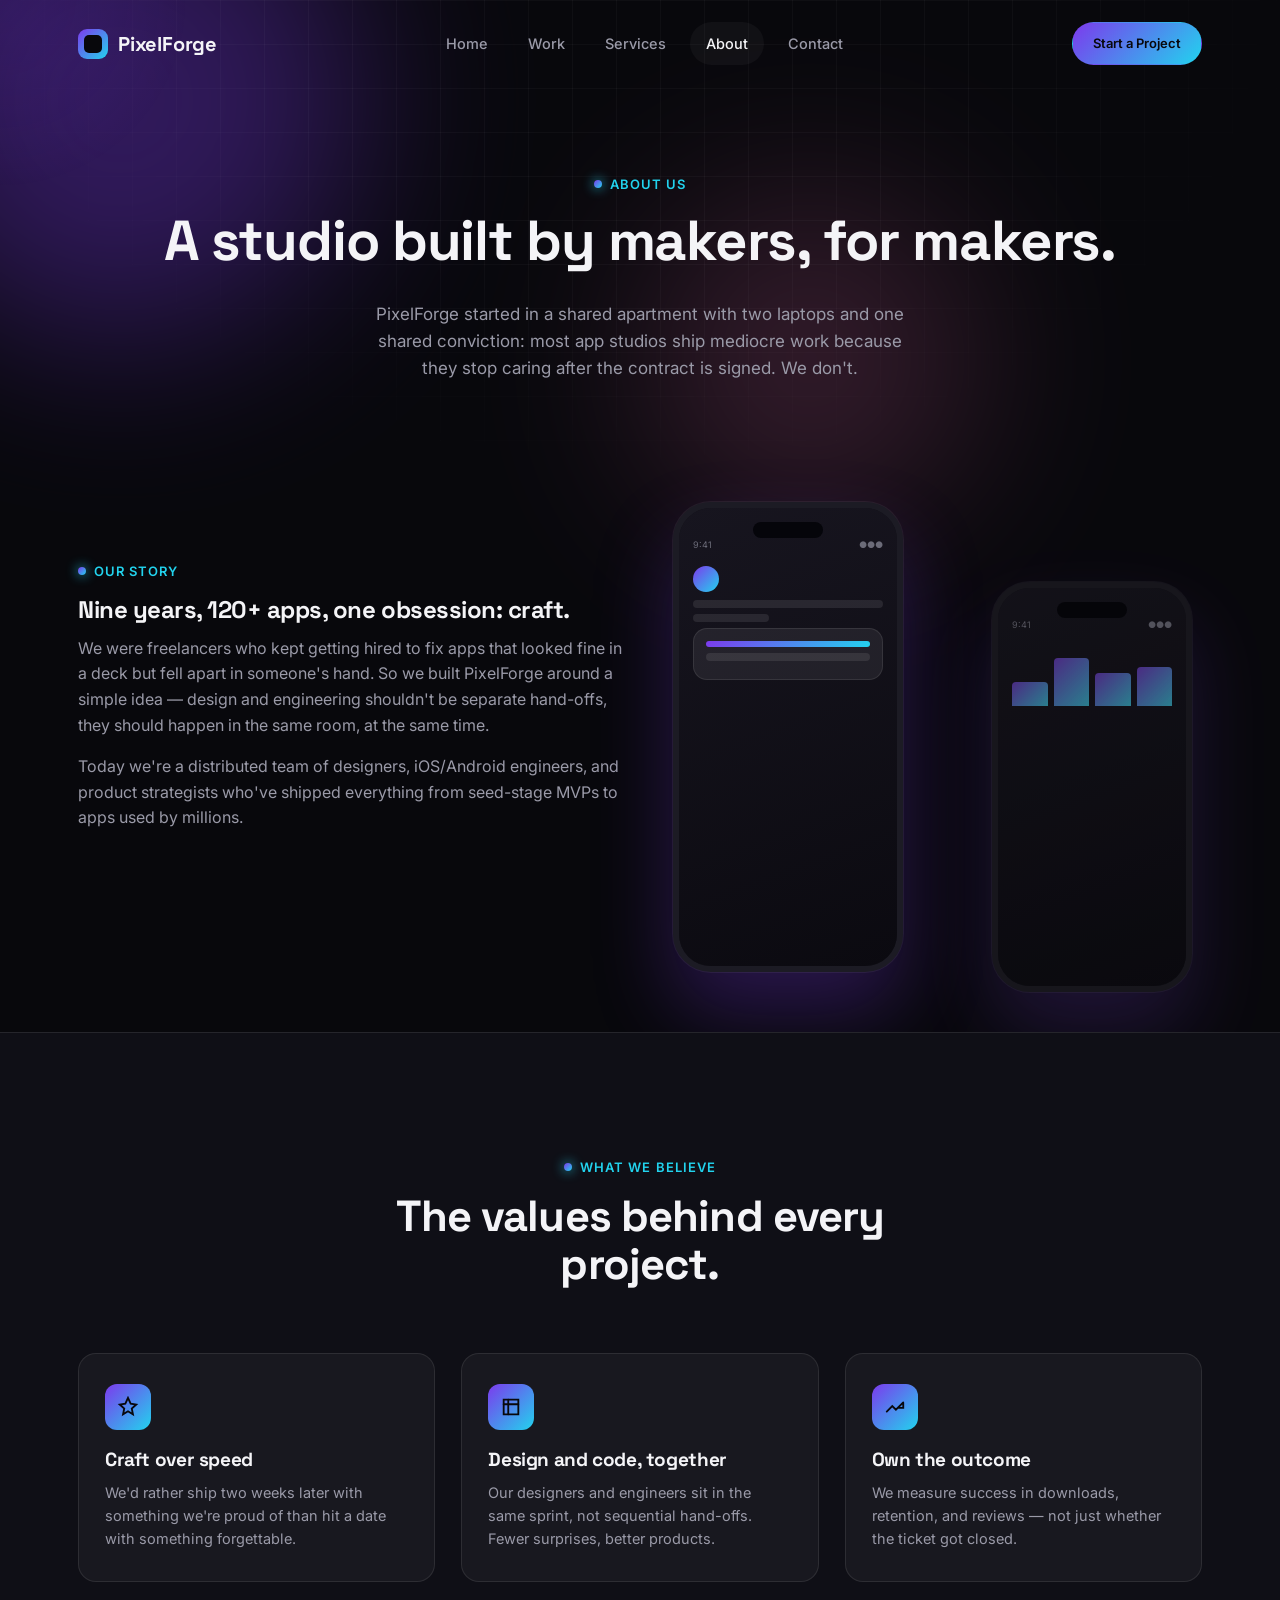
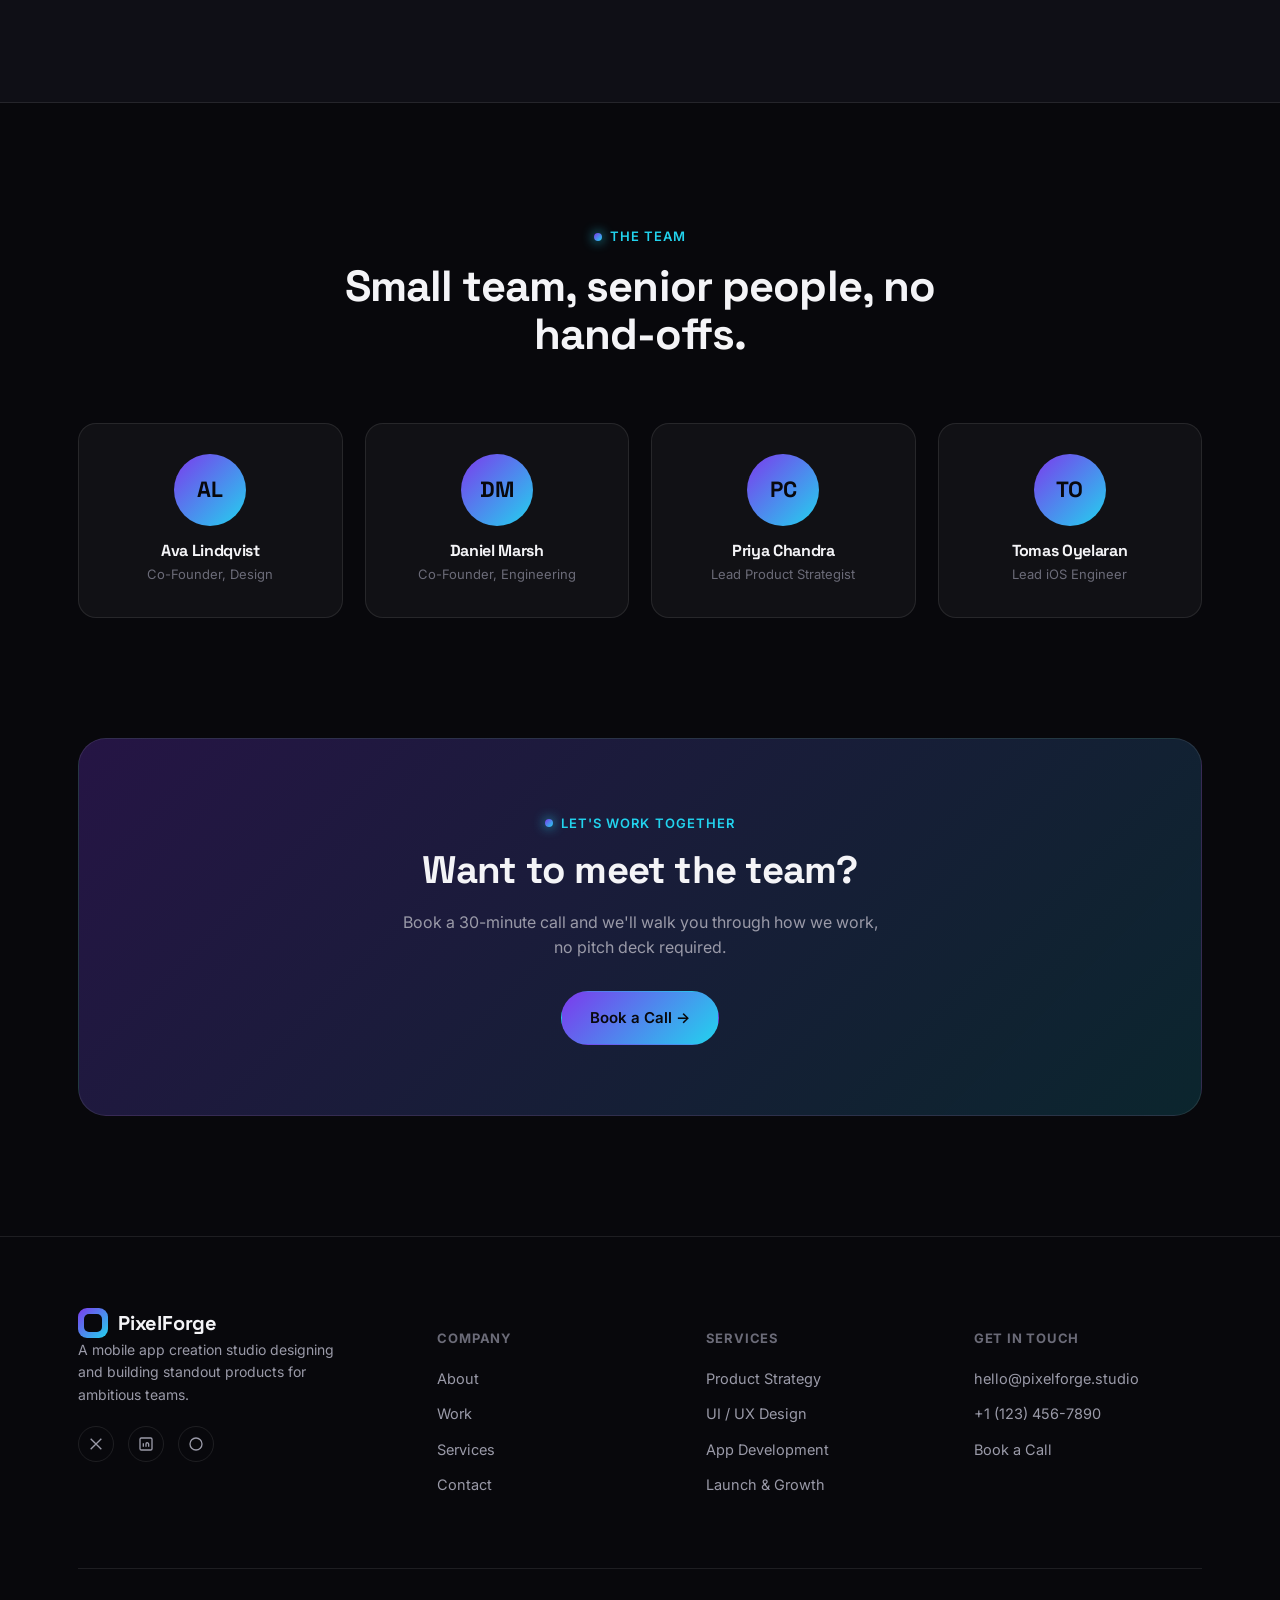
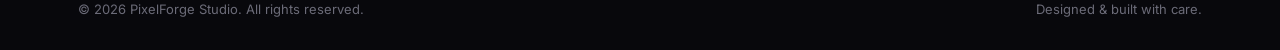
==== about.html @ 4d8d10b8 "first commit" ====
<!DOCTYPE html>
<html lang="en">
<head>
<meta charset="UTF-8">
<meta name="viewport" content="width=device-width, initial-scale=1.0">
<title>About — PixelForge</title>
<meta name="description" content="PixelForge is a mobile app creation studio founded by designers and engineers obsessed with craft.">
<link rel="preconnect" href="https://fonts.googleapis.com">
<link href="https://fonts.googleapis.com/css2?family=Space+Grotesk:wght@500;600;700&family=Inter:wght@400;500;600;700&display=swap" rel="stylesheet">
<link rel="stylesheet" href="css/style.css">
</head>
<body>

<div class="cursor-glow"></div>

<header class="site-header">
  <div class="container">
    <a href="index.html" class="logo"><span class="logo-mark"></span>PixelForge</a>
    <nav class="nav-links">
      <a href="index.html">Home</a>
      <a href="work.html">Work</a>
      <a href="services.html">Services</a>
      <a href="about.html">About</a>
      <a href="contact.html">Contact</a>
    </nav>
    <div class="header-actions">
      <a href="contact.html" class="btn btn-primary btn-sm">Start a Project</a>
      <button class="nav-toggle" aria-label="Toggle menu"><span></span></button>
    </div>
  </div>
</header>

<main>
  <section class="page-hero">
    <div class="blob blob-1"></div>
    <div class="blob blob-3"></div>
    <div class="grid-overlay"></div>
    <div class="container" style="position:relative; z-index:2;">
      <span class="eyebrow" style="justify-content:center;">About Us</span>
      <h1>A studio built by makers, for makers.</h1>
      <p>PixelForge started in a shared apartment with two laptops and one shared conviction: most app studios ship mediocre work because they stop caring after the contract is signed. We don't.</p>
    </div>
  </section>

  <section class="section" style="padding-top:20px;">
    <div class="container grid-2" style="align-items:center;">
      <div class="reveal">
        <span class="eyebrow">Our Story</span>
        <h2>Nine years, 120+ apps, one obsession: craft.</h2>
        <p>We were freelancers who kept getting hired to fix apps that looked fine in a deck but fell apart in someone's hand. So we built PixelForge around a simple idea — design and engineering shouldn't be separate hand-offs, they should happen in the same room, at the same time.</p>
        <p>Today we're a distributed team of designers, iOS/Android engineers, and product strategists who've shipped everything from seed-stage MVPs to apps used by millions.</p>
      </div>
      <div class="phone-stage reveal" style="height:420px;">
        <div class="phone phone-a" style="left:20px;">
          <div class="phone-screen">
            <div class="mock-status"><span>9:41</span><span>●●●</span></div>
            <div class="mock-avatar"></div>
            <div class="mock-line"></div>
            <div class="mock-line short"></div>
            <div class="mock-card"><div class="mock-line grad"></div><div class="mock-line"></div></div>
          </div>
        </div>
        <div class="phone phone-b" style="right:10px;">
          <div class="phone-screen">
            <div class="mock-status"><span>9:41</span><span>●●●</span></div>
            <div class="mock-bars"><span style="height:40%"></span><span style="height:80%"></span><span style="height:55%"></span><span style="height:65%"></span></div>
          </div>
        </div>
      </div>
    </div>
  </section>

  <section class="section" style="background:var(--bg-alt); border-top:1px solid var(--border); border-bottom:1px solid var(--border);">
    <div class="container">
      <div class="section-head center reveal">
        <span class="eyebrow">What We Believe</span>
        <h2>The values behind every project.</h2>
      </div>
      <div class="grid-3">
        <div class="card value-card reveal">
          <div class="card-icon"><svg viewBox="0 0 24 24" fill="none" stroke-width="2" stroke-linecap="round"><path d="M12 2l2.9 6.3L21 9.3l-4.9 4.3L17.4 20 12 16.7 6.6 20l1.3-6.4L3 9.3l6.1-1z"/></svg></div>
          <h3>Craft over speed</h3>
          <p>We'd rather ship two weeks later with something we're proud of than hit a date with something forgettable.</p>
        </div>
        <div class="card value-card reveal reveal-delay-1">
          <div class="card-icon"><svg viewBox="0 0 24 24" fill="none" stroke-width="2" stroke-linecap="round"><path d="M4 4h16v16H4z"/><path d="M4 9h16M9 4v16"/></svg></div>
          <h3>Design and code, together</h3>
          <p>Our designers and engineers sit in the same sprint, not sequential hand-offs. Fewer surprises, better products.</p>
        </div>
        <div class="card value-card reveal reveal-delay-2">
          <div class="card-icon"><svg viewBox="0 0 24 24" fill="none" stroke-width="2" stroke-linecap="round"><path d="M3 17l6-6 4 4 8-8M21 7v6h-6"/></svg></div>
          <h3>Own the outcome</h3>
          <p>We measure success in downloads, retention, and reviews — not just whether the ticket got closed.</p>
        </div>
      </div>
    </div>
  </section>

  <section class="section">
    <div class="container">
      <div class="section-head center reveal">
        <span class="eyebrow">The Team</span>
        <h2>Small team, senior people, no hand-offs.</h2>
      </div>
      <div class="grid-4">
        <div class="card team-card reveal">
          <div class="team-avatar">AL</div>
          <h4>Ava Lindqvist</h4>
          <span>Co-Founder, Design</span>
        </div>
        <div class="card team-card reveal reveal-delay-1">
          <div class="team-avatar">DM</div>
          <h4>Daniel Marsh</h4>
          <span>Co-Founder, Engineering</span>
        </div>
        <div class="card team-card reveal reveal-delay-2">
          <div class="team-avatar">PC</div>
          <h4>Priya Chandra</h4>
          <span>Lead Product Strategist</span>
        </div>
        <div class="card team-card reveal reveal-delay-3">
          <div class="team-avatar">TO</div>
          <h4>Tomas Oyelaran</h4>
          <span>Lead iOS Engineer</span>
        </div>
      </div>
    </div>
  </section>

  <section class="section" style="padding-top:0;">
    <div class="container">
      <div class="cta-banner reveal">
        <span class="eyebrow" style="justify-content:center;">Let's Work Together</span>
        <h2>Want to meet the team?</h2>
        <p>Book a 30-minute call and we'll walk you through how we work, no pitch deck required.</p>
        <div class="btn-group">
          <a href="contact.html" class="btn btn-primary">Book a Call →</a>
        </div>
      </div>
    </div>
  </section>
</main>

<footer class="site-footer">
  <div class="container">
    <div class="footer-grid">
      <div class="footer-brand">
        <a href="index.html" class="logo"><span class="logo-mark"></span>PixelForge</a>
        <p>A mobile app creation studio designing and building standout products for ambitious teams.</p>
        <div class="socials" style="margin-top:20px;">
          <a href="#" aria-label="X / Twitter"><svg viewBox="0 0 24 24" fill="none" stroke-width="2"><path d="M4 4l16 16M20 4L4 20"/></svg></a>
          <a href="#" aria-label="LinkedIn"><svg viewBox="0 0 24 24" fill="none" stroke-width="2"><rect x="3" y="3" width="18" height="18" rx="2"/><path d="M8 11v5M8 8v.01M12 16v-5M12 11c1.5-1.5 4-1 4 1.5V16"/></svg></a>
          <a href="#" aria-label="Dribbble"><svg viewBox="0 0 24 24" fill="none" stroke-width="2"><circle cx="12" cy="12" r="9"/></svg></a>
        </div>
      </div>
      <div class="footer-col">
        <h5>Company</h5>
        <a href="about.html">About</a>
        <a href="work.html">Work</a>
        <a href="services.html">Services</a>
        <a href="contact.html">Contact</a>
      </div>
      <div class="footer-col">
        <h5>Services</h5>
        <a href="services.html">Product Strategy</a>
        <a href="services.html">UI / UX Design</a>
        <a href="services.html">App Development</a>
        <a href="services.html">Launch &amp; Growth</a>
      </div>
      <div class="footer-col">
        <h5>Get In Touch</h5>
        <a href="mailto:hello@pixelforge.studio">hello@pixelforge.studio</a>
        <a href="tel:+11234567890">+1 (123) 456-7890</a>
        <a href="contact.html">Book a Call</a>
      </div>
    </div>
    <div class="footer-bottom">
      <span>© 2026 PixelForge Studio. All rights reserved.</span>
      <span>Designed &amp; built with care.</span>
    </div>
  </div>
</footer>

<script src="js/main.js"></script>
</body>
</html>
---- css/style.css ----
/* ==========================================================================
   PIXELFORGE — Mobile App Studio
   Design system: dark canvas, glass surfaces, violet→cyan gradient accent
   ========================================================================== */

:root{
  --bg: #08080c;
  --bg-alt: #0f0f16;
  --surface: rgba(255,255,255,0.04);
  --surface-strong: rgba(255,255,255,0.07);
  --border: rgba(255,255,255,0.09);
  --text: #f4f4f7;
  --text-dim: #9a9aa8;
  --text-faint: #6b6b78;
  --accent-1: #7c3aed;
  --accent-2: #22d3ee;
  --accent-3: #f472b6;
  --grad: linear-gradient(135deg, var(--accent-1), var(--accent-2));
  --grad-soft: linear-gradient(135deg, rgba(124,58,237,0.18), rgba(34,211,238,0.18));
  --radius-sm: 10px;
  --radius-md: 18px;
  --radius-lg: 28px;
  --ease: cubic-bezier(.16,.84,.44,1);
  --container: 1180px;
}

*, *::before, *::after{ box-sizing: border-box; }
html{ scroll-behavior: smooth; }
body{
  margin:0;
  background: var(--bg);
  color: var(--text);
  font-family: 'Inter', system-ui, -apple-system, sans-serif;
  font-size: 16px;
  line-height: 1.6;
  overflow-x: hidden;
  -webkit-font-smoothing: antialiased;
}
h1,h2,h3,h4{
  font-family: 'Space Grotesk', 'Inter', sans-serif;
  line-height: 1.1;
  margin: 0 0 .5em;
  letter-spacing: -0.02em;
}
p{ margin: 0 0 1em; color: var(--text-dim); }
a{ color: inherit; text-decoration: none; }
ul{ list-style: none; margin:0; padding:0; }
img{ max-width:100%; display:block; }
section{ position: relative; }
::selection{ background: var(--accent-1); color:#fff; }

.container{
  width: 100%;
  max-width: var(--container);
  margin: 0 auto;
  padding: 0 28px;
}

.eyebrow{
  display:inline-flex;
  align-items:center;
  gap:8px;
  font-size: 13px;
  font-weight: 600;
  letter-spacing: 0.08em;
  text-transform: uppercase;
  color: var(--accent-2);
  margin-bottom: 16px;
}
.eyebrow::before{
  content:'';
  width:8px; height:8px;
  border-radius:50%;
  background: var(--grad);
  box-shadow: 0 0 12px var(--accent-2);
}

/* ---------------- Buttons ---------------- */
.btn{
  display:inline-flex;
  align-items:center;
  justify-content:center;
  gap:8px;
  padding: 14px 28px;
  border-radius: 100px;
  font-weight: 600;
  font-size: 15px;
  cursor:pointer;
  border: 1px solid transparent;
  transition: transform .35s var(--ease), box-shadow .35s var(--ease), background .35s;
  white-space:nowrap;
}
.btn-primary{
  background: var(--grad);
  color:#08080c;
}
.btn-primary:hover{
  transform: translateY(-3px);
  box-shadow: 0 12px 30px rgba(124,58,237,0.4);
}
.btn-ghost{
  background: var(--surface);
  border-color: var(--border);
  color: var(--text);
  backdrop-filter: blur(8px);
}
.btn-ghost:hover{
  background: var(--surface-strong);
  transform: translateY(-3px);
}
.btn-sm{ padding: 10px 20px; font-size: 13px; }
.btn-block{ width:100%; }

/* ---------------- Header ---------------- */
.site-header{
  position: fixed;
  top:0; left:0; right:0;
  z-index: 500;
  padding: 22px 0;
  transition: background .4s, padding .4s, border-color .4s, backdrop-filter .4s;
  border-bottom: 1px solid transparent;
}
.site-header.scrolled{
  padding: 14px 0;
  background: rgba(8,8,12,0.75);
  backdrop-filter: blur(16px);
  border-color: var(--border);
}
.site-header .container{
  display:flex;
  align-items:center;
  justify-content:space-between;
  gap: 24px;
}
.logo{
  display:flex;
  align-items:center;
  gap:10px;
  font-family:'Space Grotesk', sans-serif;
  font-weight: 700;
  font-size: 20px;
  letter-spacing: -0.01em;
}
.logo-mark{
  width: 30px; height:30px;
  border-radius: 9px;
  background: var(--grad);
  position:relative;
  flex-shrink:0;
}
.logo-mark::after{
  content:'';
  position:absolute; inset:6px;
  border-radius:5px;
  background: var(--bg);
}
.nav-links{
  display:flex;
  align-items:center;
  gap: 8px;
}
.nav-links a{
  padding: 10px 16px;
  border-radius: 100px;
  font-size: 14.5px;
  font-weight: 500;
  color: var(--text-dim);
  transition: color .25s, background .25s;
}
.nav-links a:hover, .nav-links a.active{
  color: var(--text);
  background: var(--surface);
}
.header-actions{ display:flex; align-items:center; gap:14px; }
.nav-toggle{
  display:none;
  width: 42px; height:42px;
  border-radius: 10px;
  background: var(--surface);
  border: 1px solid var(--border);
  align-items:center;
  justify-content:center;
  cursor:pointer;
}
.nav-toggle span, .nav-toggle span::before, .nav-toggle span::after{
  content:'';
  display:block;
  width:18px; height:2px;
  background: var(--text);
  position:relative;
  transition: transform .3s, opacity .3s;
}
.nav-toggle span::before{ position:absolute; top:-6px; }
.nav-toggle span::after{ position:absolute; top:6px; }
.nav-toggle.open span{ background: transparent; }
.nav-toggle.open span::before{ transform: rotate(45deg); top:0; }
.nav-toggle.open span::after{ transform: rotate(-45deg); top:0; }

/* ---------------- Background FX ---------------- */
.blob{
  position:absolute;
  border-radius:50%;
  filter: blur(90px);
  opacity:.35;
  pointer-events:none;
  z-index:0;
}
.blob-1{ width:480px; height:480px; background:var(--accent-1); top:-140px; left:-120px; animation: drift1 18s ease-in-out infinite; }
.blob-2{ width:420px; height:420px; background:var(--accent-2); bottom:-160px; right:-100px; animation: drift2 22s ease-in-out infinite; }
.blob-3{ width:340px; height:340px; background:var(--accent-3); top:40%; left:50%; animation: drift1 26s ease-in-out infinite reverse; opacity:.18; }

@keyframes drift1{
  0%,100%{ transform: translate(0,0) scale(1); }
  50%{ transform: translate(60px,40px) scale(1.1); }
}
@keyframes drift2{
  0%,100%{ transform: translate(0,0) scale(1); }
  50%{ transform: translate(-50px,-30px) scale(1.15); }
}

.grid-overlay{
  position:absolute; inset:0;
  background-image:
    linear-gradient(rgba(255,255,255,0.03) 1px, transparent 1px),
    linear-gradient(90deg, rgba(255,255,255,0.03) 1px, transparent 1px);
  background-size: 44px 44px;
  mask-image: radial-gradient(ellipse at 50% 0%, black 40%, transparent 75%);
  pointer-events:none;
}

/* ---------------- Hero ---------------- */
.hero{
  padding: 190px 0 120px;
  overflow:hidden;
}
.hero-grid{
  display:grid;
  grid-template-columns: 1.1fr .9fr;
  gap: 40px;
  align-items:center;
  position:relative;
  z-index:2;
}
.hero h1{
  font-size: clamp(2.6rem, 5vw, 4.4rem);
  margin-bottom: 24px;
}
.hero h1 .grad-text{
  background: var(--grad);
  -webkit-background-clip:text;
  background-clip:text;
  color:transparent;
}
.hero-sub{
  font-size: 18px;
  max-width: 480px;
  margin-bottom: 34px;
}
.hero-actions{ display:flex; gap:14px; flex-wrap:wrap; margin-bottom: 44px; }
.hero-meta{
  display:flex;
  gap: 36px;
  flex-wrap:wrap;
}
.hero-meta div strong{ display:block; font-size: 26px; font-family:'Space Grotesk',sans-serif; }
.hero-meta div span{ font-size: 13px; color: var(--text-faint); }

/* Phone mockups */
.phone-stage{
  position:relative;
  height: 560px;
}
.phone{
  position:absolute;
  width: 230px;
  height: 470px;
  border-radius: 38px;
  background: #111017;
  border: 6px solid #1c1b24;
  box-shadow: 0 0 0 1px rgba(255,255,255,0.06), 0 40px 80px rgba(124,58,237,0.28);
  overflow:hidden;
  animation: float 6s ease-in-out infinite;
}
.phone::before{
  content:'';
  position:absolute;
  top:14px; left:50%;
  transform: translateX(-50%);
  width: 70px; height:16px;
  border-radius: 20px;
  background: #05050a;
  z-index:3;
}
.phone-a{ top:10px; left:30px; z-index:3; }
.phone-b{ top:90px; right:0; width:200px; height:410px; opacity:.75; animation-delay: -3s; z-index:2; filter: saturate(.8); }
.phone-c{ bottom:-20px; left:110px; width:180px; height:370px; opacity:.5; animation-delay: -1.5s; z-index:1; filter: saturate(.6); }

@keyframes float{
  0%,100%{ transform: translateY(0) rotate(-2deg); }
  50%{ transform: translateY(-18px) rotate(1deg); }
}

.phone-screen{
  position:absolute; inset:0;
  background: linear-gradient(160deg, #17151f, #0b0a10);
  padding: 30px 14px 14px;
}
.mock-status{ display:flex; justify-content:space-between; font-size:9px; color:var(--text-faint); margin-bottom:14px; }
.mock-card{
  background: var(--surface-strong);
  border: 1px solid var(--border);
  border-radius: 14px;
  padding: 12px;
  margin-bottom: 10px;
}
.mock-line{ height:8px; border-radius:4px; background: rgba(255,255,255,0.09); margin-bottom:6px; }
.mock-line.short{ width:40%; }
.mock-line.grad{ background: var(--grad); height:6px; }
.mock-avatar{ width:26px; height:26px; border-radius:50%; background: var(--grad); margin-bottom:8px; }
.mock-bars{ display:flex; align-items:flex-end; gap:6px; height:60px; margin-top:10px; }
.mock-bars span{ flex:1; border-radius:4px 4px 0 0; background: var(--grad); opacity:.8; }
.mock-fab{
  position:absolute; bottom:20px; right:20px;
  width:40px; height:40px; border-radius:50%;
  background: var(--grad);
  box-shadow: 0 8px 20px rgba(124,58,237,0.5);
}

/* ---------------- Marquee ---------------- */
.marquee-section{ padding: 50px 0; border-top:1px solid var(--border); border-bottom:1px solid var(--border); }
.marquee-label{ text-align:center; font-size:13px; color:var(--text-faint); text-transform:uppercase; letter-spacing:.1em; margin-bottom:26px; }
.marquee{ overflow:hidden; -webkit-mask-image: linear-gradient(90deg, transparent, black 10%, black 90%, transparent); mask-image: linear-gradient(90deg, transparent, black 10%, black 90%, transparent); }
.marquee-track{ display:flex; gap: 70px; width: max-content; animation: scroll-left 26s linear infinite; }
.marquee-track span{ font-family:'Space Grotesk',sans-serif; font-size:22px; font-weight:600; color: var(--text-faint); white-space:nowrap; }
@keyframes scroll-left{ from{ transform: translateX(0); } to{ transform: translateX(-50%); } }

/* ---------------- Section heading ---------------- */
.section{ padding: 120px 0; }
.section-head{ max-width: 640px; margin-bottom: 64px; }
.section-head.center{ margin-left:auto; margin-right:auto; text-align:center; }
.section-head h2{ font-size: clamp(2rem, 3.4vw, 2.8rem); }

/* ---------------- Services grid ---------------- */
.grid-4{ display:grid; grid-template-columns:repeat(4,1fr); gap:22px; }
.grid-3{ display:grid; grid-template-columns:repeat(3,1fr); gap:26px; }
.grid-2{ display:grid; grid-template-columns:repeat(2,1fr); gap:26px; }

.card{
  background: var(--surface);
  border:1px solid var(--border);
  border-radius: var(--radius-md);
  padding: 30px 26px;
  transition: transform .4s var(--ease), border-color .4s, background .4s;
  position:relative;
  overflow:hidden;
}
.card::before{
  content:'';
  position:absolute; inset:0;
  background: var(--grad-soft);
  opacity:0;
  transition: opacity .4s;
}
.card:hover{ transform: translateY(-8px); border-color: rgba(124,58,237,0.4); }
.card:hover::before{ opacity:1; }
.card > *{ position:relative; z-index:1; }
.card-icon{
  width:46px; height:46px;
  border-radius:12px;
  background: var(--grad);
  display:flex; align-items:center; justify-content:center;
  margin-bottom:20px;
}
.card-icon svg{ width:22px; height:22px; stroke: #08080c; }
.card h3{ font-size: 19px; margin-bottom:10px; }
.card p{ font-size: 14.5px; margin-bottom:0; }

/* ---------------- Work / Portfolio ---------------- */
.filter-bar{ display:flex; gap:10px; flex-wrap:wrap; margin-bottom:44px; }
.filter-btn{
  padding: 9px 20px;
  border-radius: 100px;
  border:1px solid var(--border);
  background: var(--surface);
  color: var(--text-dim);
  font-size:14px; font-weight:500;
  cursor:pointer;
  transition: all .25s;
}
.filter-btn:hover{ color:var(--text); }
.filter-btn.active{ background: var(--grad); color:#08080c; border-color:transparent; font-weight:600; }

.work-grid{ display:grid; grid-template-columns:repeat(3,1fr); gap:26px; }
.work-card{
  background: var(--surface);
  border:1px solid var(--border);
  border-radius: var(--radius-md);
  overflow:hidden;
  cursor:pointer;
  transition: transform .4s var(--ease), border-color .4s;
}
.work-card:hover{ transform: translateY(-8px); border-color: rgba(34,211,238,0.4); }
.work-thumb{
  height: 220px;
  background: var(--grad-soft);
  position:relative;
  display:flex; align-items:center; justify-content:center;
  border-bottom:1px solid var(--border);
}
.work-thumb .phone{ position:static; width:110px; height:220px; border-width:4px; animation:none; }
.work-info{ padding:22px 24px; }
.work-tag{ font-size:12px; color:var(--accent-2); text-transform:uppercase; letter-spacing:.06em; font-weight:600; margin-bottom:8px; display:block;}
.work-info h3{ font-size:19px; margin-bottom:6px; }
.work-info p{ font-size:14px; margin-bottom:0; }
.work-card[data-cat]{ display: var(--display, block); }

/* ---------------- Process timeline ---------------- */
.timeline{ display:grid; grid-template-columns: repeat(5,1fr); gap:20px; counter-reset: step; }
.timeline-step{ position:relative; padding-top: 50px; }
.timeline-step::before{
  counter-increment: step;
  content: counter(step, decimal-leading-zero);
  font-family:'Space Grotesk',sans-serif;
  font-size: 34px;
  font-weight:700;
  background: var(--grad);
  -webkit-background-clip:text; background-clip:text; color:transparent;
  position:absolute; top:0; left:0;
}
.timeline-step::after{
  content:'';
  position:absolute; top:22px; left:52px; right:-20px;
  height:1px;
  background: var(--border);
}
.timeline-step:last-child::after{ display:none; }
.timeline-step h4{ font-size:16.5px; margin-bottom:8px; }
.timeline-step p{ font-size:13.5px; }

/* ---------------- Stats ---------------- */
.stats-bar{
  display:grid; grid-template-columns:repeat(4,1fr);
  border:1px solid var(--border);
  border-radius: var(--radius-lg);
  background: var(--surface);
  overflow:hidden;
}
.stat{ padding: 40px 20px; text-align:center; border-right:1px solid var(--border); }
.stat:last-child{ border-right:none; }
.stat strong{ display:block; font-family:'Space Grotesk',sans-serif; font-size: 42px; background:var(--grad); -webkit-background-clip:text; background-clip:text; color:transparent; }
.stat span{ font-size:13.5px; color:var(--text-faint); }

/* ---------------- Testimonials ---------------- */
.testi-wrap{ position:relative; max-width:760px; margin:0 auto; text-align:center; }
.testi-slide{ display:none; }
.testi-slide.active{ display:block; animation: fade-in .6s var(--ease); }
@keyframes fade-in{ from{opacity:0; transform:translateY(14px);} to{opacity:1; transform:translateY(0);} }
.testi-quote{ font-size: 24px; font-family:'Space Grotesk',sans-serif; margin-bottom:26px; color:var(--text); }
.testi-person{ display:flex; align-items:center; justify-content:center; gap:12px; }
.testi-avatar{ width:44px; height:44px; border-radius:50%; background:var(--grad); display:flex;align-items:center;justify-content:center; font-weight:700; color:#08080c; font-family:'Space Grotesk',sans-serif;}
.testi-name{ font-weight:600; font-size:14.5px; }
.testi-role{ font-size:13px; color:var(--text-faint); }
.testi-dots{ display:flex; justify-content:center; gap:8px; margin-top:30px; }
.testi-dots button{ width:8px; height:8px; border-radius:50%; background: var(--border); border:none; cursor:pointer; padding:0; transition: background .3s, transform .3s; }
.testi-dots button.active{ background: var(--grad); transform: scale(1.3); }

/* ---------------- CTA banner ---------------- */
.cta-banner{
  border-radius: var(--radius-lg);
  padding: 70px 50px;
  background: linear-gradient(135deg, rgba(124,58,237,0.25), rgba(34,211,238,0.15));
  border: 1px solid var(--border);
  text-align:center;
  position:relative;
  overflow:hidden;
}
.cta-banner h2{ font-size: clamp(1.8rem,3vw,2.6rem); margin-bottom:18px; }
.cta-banner p{ max-width:480px; margin:0 auto 30px; }
.cta-banner .btn-group{ display:flex; gap:14px; justify-content:center; flex-wrap:wrap; }

/* ---------------- Footer ---------------- */
.site-footer{ border-top:1px solid var(--border); padding: 70px 0 30px; }
.footer-grid{ display:grid; grid-template-columns: 1.4fr 1fr 1fr 1fr; gap:40px; margin-bottom:60px; }
.footer-brand p{ max-width:280px; font-size:14px; }
.footer-col h5{ font-size:13px; text-transform:uppercase; letter-spacing:.06em; color:var(--text-faint); margin-bottom:18px; }
.footer-col a{ display:block; font-size:14.5px; color:var(--text-dim); margin-bottom:12px; transition:color .2s; }
.footer-col a:hover{ color:var(--text); }
.footer-bottom{ display:flex; justify-content:space-between; align-items:center; padding-top:30px; border-top:1px solid var(--border); font-size:13px; color:var(--text-faint); flex-wrap:wrap; gap:14px; }
.socials{ display:flex; gap:14px; }
.socials a{ width:36px; height:36px; border-radius:50%; border:1px solid var(--border); display:flex; align-items:center; justify-content:center; transition: border-color .25s, transform .25s; }
.socials a:hover{ border-color: var(--accent-2); transform: translateY(-3px); }
.socials svg{ width:16px; height:16px; stroke:var(--text-dim); }

/* ---------------- Reveal animation ---------------- */
.reveal{ opacity:0; transform: translateY(28px); transition: opacity .8s var(--ease), transform .8s var(--ease); }
.reveal.in-view{ opacity:1; transform:translateY(0); }
.reveal-delay-1{ transition-delay: .1s; }
.reveal-delay-2{ transition-delay: .2s; }
.reveal-delay-3{ transition-delay: .3s; }

/* ---------------- Page hero (inner pages) ---------------- */
.page-hero{ padding: 170px 0 90px; text-align:center; }
.page-hero h1{ font-size: clamp(2.2rem,4.4vw,3.6rem); }
.page-hero p{ max-width: 560px; margin: 0 auto; font-size:17px; }

/* ---------------- Values / About ---------------- */
.value-card{ text-align:left; }
.team-card{ text-align:center; }
.team-avatar{ width:72px; height:72px; border-radius:50%; background:var(--grad); margin:0 auto 16px; display:flex; align-items:center; justify-content:center; font-family:'Space Grotesk',sans-serif; font-weight:700; font-size:22px; color:#08080c; }
.team-card h4{ font-size:16px; margin-bottom:2px; }
.team-card span{ font-size:13px; color:var(--text-faint); }

/* ---------------- Contact ---------------- */
.contact-grid{ display:grid; grid-template-columns: 1fr 1fr; gap:50px; align-items:start; }
.form-group{ margin-bottom:20px; }
.form-group label{ display:block; font-size:13.5px; font-weight:600; margin-bottom:8px; color: var(--text-dim); }
.form-group input, .form-group textarea, .form-group select{
  width:100%;
  padding: 14px 16px;
  border-radius: var(--radius-sm);
  background: var(--surface);
  border: 1px solid var(--border);
  color: var(--text);
  font-family:inherit;
  font-size:14.5px;
  transition: border-color .25s, background .25s;
}
.form-group input:focus, .form-group textarea:focus, .form-group select:focus{
  outline:none;
  border-color: var(--accent-2);
  background: var(--surface-strong);
}
.form-group textarea{ resize:vertical; min-height:120px; }
.form-note{ font-size:13px; color:var(--text-faint); margin-top:14px; }
.form-success{ display:none; padding:16px 18px; border-radius:var(--radius-sm); background: rgba(34,211,238,0.12); border:1px solid rgba(34,211,238,0.3); color:var(--accent-2); font-size:14px; margin-bottom:20px; }
.form-success.show{ display:block; }
.contact-info-item{ display:flex; gap:16px; align-items:flex-start; margin-bottom:28px; }
.contact-info-icon{ width:42px; height:42px; border-radius:11px; background:var(--surface); border:1px solid var(--border); display:flex; align-items:center; justify-content:center; flex-shrink:0; }
.contact-info-icon svg{ width:19px; height:19px; stroke: var(--accent-2); }
.contact-info-item h4{ font-size:15px; margin-bottom:4px; }
.contact-info-item p{ font-size:14px; margin-bottom:0; }

/* ---------------- Modal (case study) ---------------- */
.modal-overlay{
  position:fixed; inset:0; z-index:1000;
  background: rgba(5,5,8,0.8);
  backdrop-filter: blur(6px);
  display:flex; align-items:center; justify-content:center;
  padding: 30px;
  opacity:0; visibility:hidden;
  transition: opacity .35s, visibility .35s;
}
.modal-overlay.open{ opacity:1; visibility:visible; }
.modal{
  background: var(--bg-alt);
  border:1px solid var(--border);
  border-radius: var(--radius-lg);
  max-width: 720px; width:100%;
  max-height: 84vh;
  overflow-y:auto;
  padding: 44px;
  position:relative;
  transform: translateY(30px) scale(.97);
  transition: transform .35s var(--ease);
}
.modal-overlay.open .modal{ transform: translateY(0) scale(1); }
.modal-close{
  position:absolute; top:20px; right:20px;
  width:38px; height:38px; border-radius:50%;
  background: var(--surface); border:1px solid var(--border);
  display:flex; align-items:center; justify-content:center;
  cursor:pointer; font-size:18px; color:var(--text-dim);
}
.modal-tag{ font-size:12px; color:var(--accent-2); text-transform:uppercase; letter-spacing:.06em; font-weight:600; }
.modal h3{ font-size:28px; margin: 10px 0 18px; }
.modal-meta{ display:flex; gap:26px; flex-wrap:wrap; margin: 22px 0; padding:20px 0; border-top:1px solid var(--border); border-bottom:1px solid var(--border); }
.modal-meta div span{ display:block; font-size:12px; color:var(--text-faint); text-transform:uppercase; letter-spacing:.05em; margin-bottom:4px; }
.modal-meta div strong{ font-size:14.5px; font-weight:600; }

/* ---------------- Cursor glow ---------------- */
.cursor-glow{
  position:fixed;
  width: 380px; height:380px;
  border-radius:50%;
  background: radial-gradient(circle, rgba(124,58,237,0.14), transparent 70%);
  pointer-events:none;
  z-index:1;
  transform: translate(-50%,-50%);
  transition: opacity .3s;
  opacity:0;
}
@media(hover:hover){ .cursor-glow{ opacity:1; } }

/* ---------------- Responsive ---------------- */
@media (max-width: 980px){
  .grid-4{ grid-template-columns:repeat(2,1fr); }
  .grid-3{ grid-template-columns:repeat(2,1fr); }
  .work-grid{ grid-template-columns:repeat(2,1fr); }
  .timeline{ grid-template-columns:repeat(2,1fr); row-gap:40px; }
  .timeline-step::after{ display:none; }
  .footer-grid{ grid-template-columns:1fr 1fr; }
  .hero-grid{ grid-template-columns:1fr; }
  .phone-stage{ height:420px; margin-top:20px; }
  .contact-grid{ grid-template-columns:1fr; }
}
@media (max-width: 720px){
  .nav-links{ display:none; }
  .nav-toggle{ display:flex; }
  .nav-links.mobile-open{
    display:flex; flex-direction:column;
    position:fixed; top:74px; left:20px; right:20px;
    background: var(--bg-alt); border:1px solid var(--border);
    border-radius: var(--radius-md); padding:16px; gap:4px;
    box-shadow: 0 20px 50px rgba(0,0,0,0.5);
  }
  .grid-4{ grid-template-columns:1fr; }
  .grid-3{ grid-template-columns:1fr; }
  .grid-2{ grid-template-columns:1fr; }
  .work-grid{ grid-template-columns:1fr; }
  .timeline{ grid-template-columns:1fr; }
  .stats-bar{ grid-template-columns:repeat(2,1fr); }
  .stat{ border-bottom:1px solid var(--border); }
  .footer-grid{ grid-template-columns:1fr; gap:30px; }
  .section{ padding:80px 0; }
  .hero{ padding:150px 0 80px; }
  .cta-banner{ padding:50px 24px; }
}

@media (prefers-reduced-motion: reduce){
  *{ animation-duration: .001s !important; animation-iteration-count:1 !important; transition-duration: .001s !important; }
  html{ scroll-behavior:auto; }
}
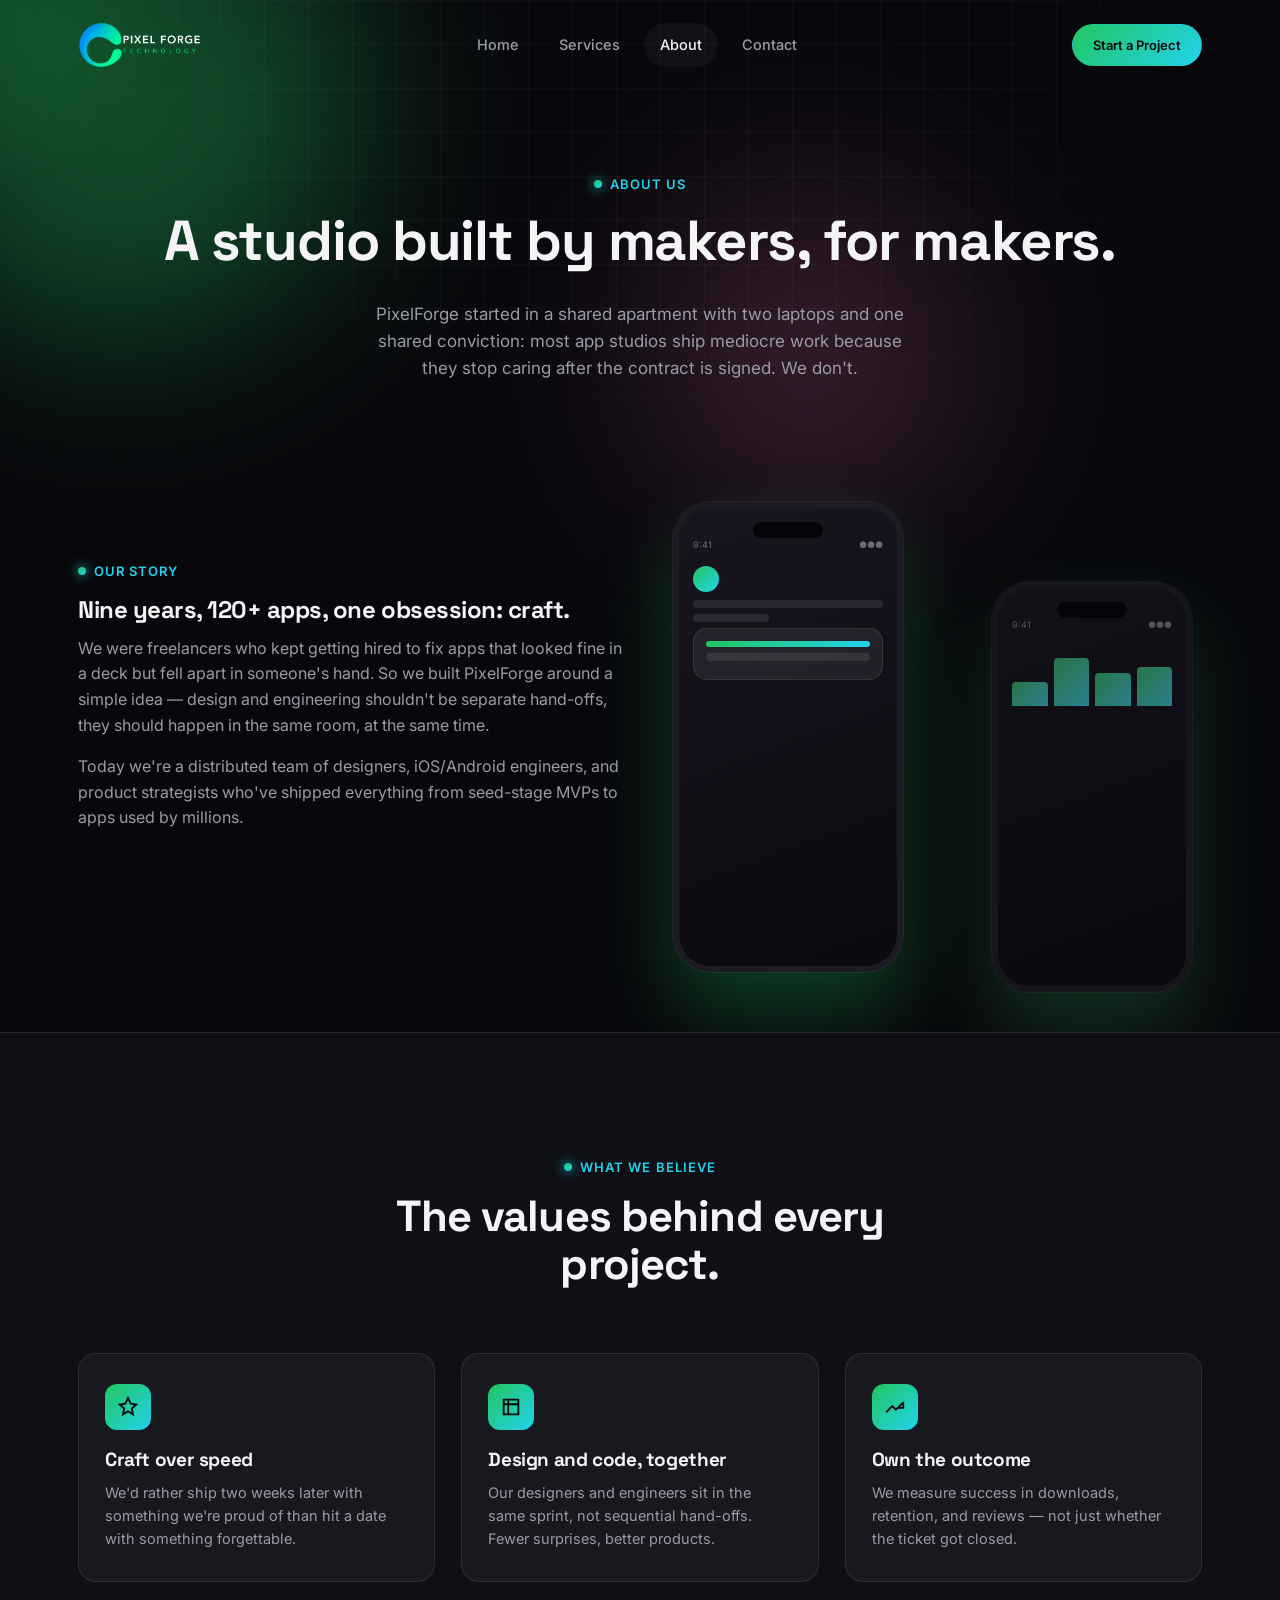
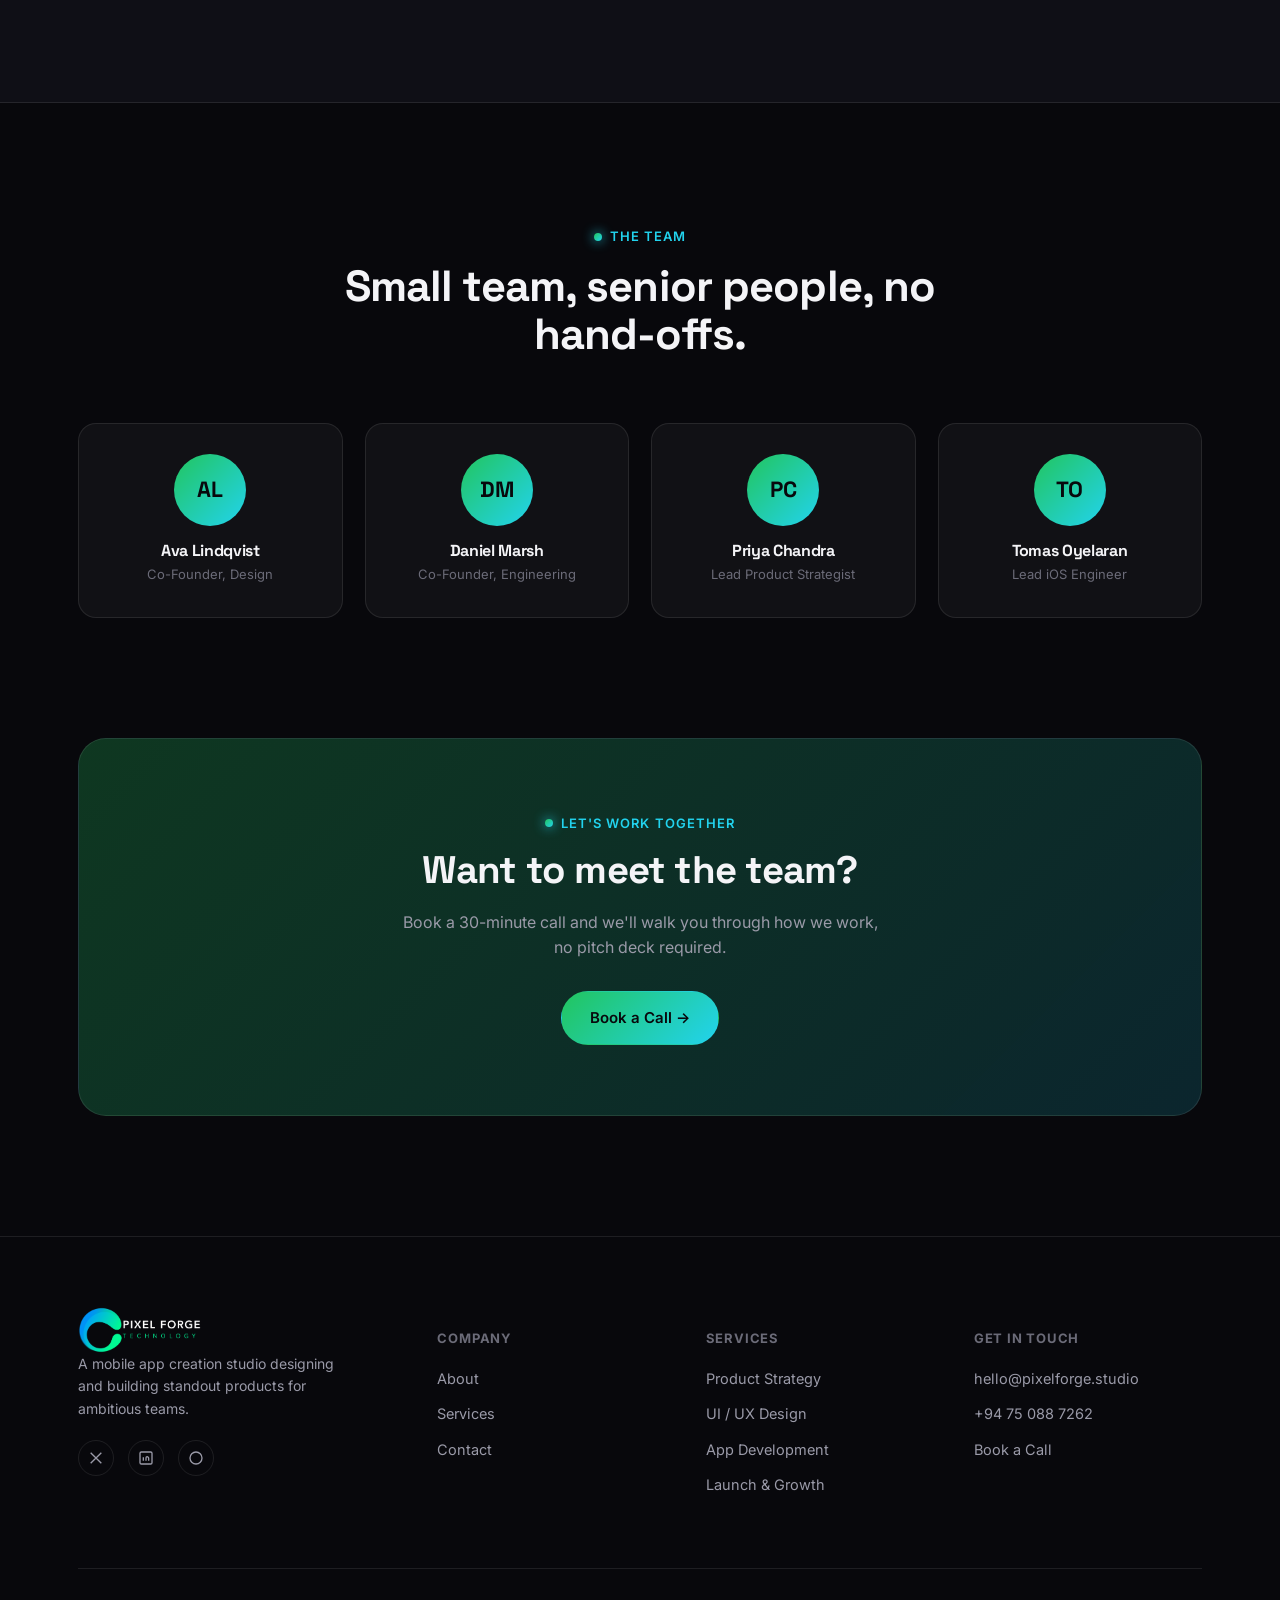
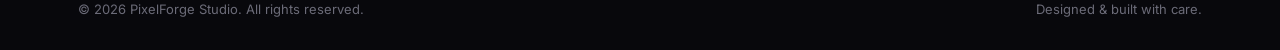
==== commit 46b6e4a1: "logo" ====
--- a/about.html
+++ b/about.html
@@ -15,10 +15,9 @@
 
 <header class="site-header">
   <div class="container">
-    <a href="index.html" class="logo"><span class="logo-mark"></span>PixelForge</a>
+    <a href="index.html" class="logo"><img src="img/logo.png" alt="PixelForge logo" class="logo-img"></a>
     <nav class="nav-links">
       <a href="index.html">Home</a>
-      <a href="work.html">Work</a>
       <a href="services.html">Services</a>
       <a href="about.html">About</a>
       <a href="contact.html">Contact</a>
@@ -145,7 +144,7 @@
   <div class="container">
     <div class="footer-grid">
       <div class="footer-brand">
-        <a href="index.html" class="logo"><span class="logo-mark"></span>PixelForge</a>
+        <a href="index.html" class="logo"><img src="img/logo.png" alt="PixelForge logo" class="logo-img"></a>
         <p>A mobile app creation studio designing and building standout products for ambitious teams.</p>
         <div class="socials" style="margin-top:20px;">
           <a href="#" aria-label="X / Twitter"><svg viewBox="0 0 24 24" fill="none" stroke-width="2"><path d="M4 4l16 16M20 4L4 20"/></svg></a>
@@ -156,7 +155,6 @@
       <div class="footer-col">
         <h5>Company</h5>
         <a href="about.html">About</a>
-        <a href="work.html">Work</a>
         <a href="services.html">Services</a>
         <a href="contact.html">Contact</a>
       </div>
@@ -170,7 +168,7 @@
       <div class="footer-col">
         <h5>Get In Touch</h5>
         <a href="mailto:hello@pixelforge.studio">hello@pixelforge.studio</a>
-        <a href="tel:+11234567890">+1 (123) 456-7890</a>
+        <a href="tel:+94750887262">+94 75 088 7262</a>
         <a href="contact.html">Book a Call</a>
       </div>
     </div>
--- a/css/style.css
+++ b/css/style.css
@@ -1,6 +1,6 @@
 /* ==========================================================================
    PIXELFORGE — Mobile App Studio
-   Design system: dark canvas, glass surfaces, violet→cyan gradient accent
+   Design system: dark canvas, glass surfaces, green→cyan gradient accent
    ========================================================================== */
 
 :root{
@@ -12,11 +12,11 @@
   --text: #f4f4f7;
   --text-dim: #9a9aa8;
   --text-faint: #6b6b78;
-  --accent-1: #7c3aed;
+  --accent-1: #22c55e;
   --accent-2: #22d3ee;
   --accent-3: #f472b6;
   --grad: linear-gradient(135deg, var(--accent-1), var(--accent-2));
-  --grad-soft: linear-gradient(135deg, rgba(124,58,237,0.18), rgba(34,211,238,0.18));
+  --grad-soft: linear-gradient(135deg, rgba(34,197,94,0.18), rgba(34,211,238,0.18));
   --radius-sm: 10px;
   --radius-md: 18px;
   --radius-lg: 28px;
@@ -96,7 +96,7 @@
 }
 .btn-primary:hover{
   transform: translateY(-3px);
-  box-shadow: 0 12px 30px rgba(124,58,237,0.4);
+  box-shadow: 0 12px 30px rgba(34,197,94,0.4);
 }
 .btn-ghost{
   background: var(--surface);
@@ -141,6 +141,11 @@
   font-size: 20px;
   letter-spacing: -0.01em;
 }
+.logo-img{
+  height: 46px;
+  width: auto;
+  flex-shrink:0;
+}
 .logo-mark{
   width: 30px; height:30px;
   border-radius: 9px;
@@ -228,6 +233,73 @@
   pointer-events:none;
 }
 
+/* ---------------- Door-open intro ---------------- */
+.door-intro{
+  position:fixed; inset:0;
+  z-index:3000;
+  display:flex;
+  pointer-events:none;
+  perspective: 1600px;
+  perspective-origin: 50% 50%;
+}
+.door-panel{
+  width:50%; height:100%;
+  background:
+    radial-gradient(ellipse at 50% 50%, rgba(34,197,94,0.12), transparent 60%),
+    var(--bg);
+  transform-style: preserve-3d;
+}
+.door-left{
+  border-right:1px solid var(--border);
+  box-shadow: 10px 0 60px rgba(0,0,0,0.55);
+  transform-origin: left center;
+  animation: door-open-left 1.3s .5s cubic-bezier(.6,0,.35,1) forwards;
+}
+.door-right{
+  border-left:1px solid var(--border);
+  box-shadow: -10px 0 60px rgba(0,0,0,0.55);
+  transform-origin: right center;
+  animation: door-open-right 1.3s .5s cubic-bezier(.6,0,.35,1) forwards;
+}
+.door-logo{
+  position:absolute; top:50%; left:50%;
+  transform: translate(-50%,-50%);
+  animation: door-logo-fade .5s .25s var(--ease) forwards;
+}
+.door-logo .logo-mark{ width:46px; height:46px; border-radius:14px; }
+/* Doors swing open on their outer-edge hinge, free edge sweeping toward the viewer */
+@keyframes door-open-left{
+  0%{ transform: rotateY(0deg); }
+  100%{ transform: rotateY(-115deg); opacity:0; }
+}
+@keyframes door-open-right{
+  0%{ transform: rotateY(0deg); }
+  100%{ transform: rotateY(115deg); opacity:0; }
+}
+@keyframes door-logo-fade{
+  0%{ opacity:1; transform: translate(-50%,-50%) scale(1); }
+  100%{ opacity:0; transform: translate(-50%,-50%) scale(1.4); }
+}
+
+.hero-text{
+  animation: slide-in-left 1s 1.15s var(--ease) both;
+}
+.hero .phone-stage{
+  animation: slide-in-right 1s 1.15s var(--ease) both;
+}
+@keyframes slide-in-left{
+  from{ opacity:0; transform: translateX(-90px); }
+  to{ opacity:1; transform: translateX(0); }
+}
+@keyframes slide-in-right{
+  from{ opacity:0; transform: translateX(90px); }
+  to{ opacity:1; transform: translateX(0); }
+}
+
+@media (max-width: 980px){
+  .door-logo .logo-mark{ width:36px; height:36px; }
+}
+
 /* ---------------- Hero ---------------- */
 .hero{
   padding: 190px 0 120px;
@@ -277,7 +349,7 @@
   border-radius: 38px;
   background: #111017;
   border: 6px solid #1c1b24;
-  box-shadow: 0 0 0 1px rgba(255,255,255,0.06), 0 40px 80px rgba(124,58,237,0.28);
+  box-shadow: 0 0 0 1px rgba(255,255,255,0.06), 0 40px 80px rgba(34,197,94,0.28);
   overflow:hidden;
   animation: float 6s ease-in-out infinite;
 }
@@ -323,7 +395,7 @@
   position:absolute; bottom:20px; right:20px;
   width:40px; height:40px; border-radius:50%;
   background: var(--grad);
-  box-shadow: 0 8px 20px rgba(124,58,237,0.5);
+  box-shadow: 0 8px 20px rgba(34,197,94,0.5);
 }
 
 /* ---------------- Marquee ---------------- */
@@ -334,6 +406,42 @@
 .marquee-track span{ font-family:'Space Grotesk',sans-serif; font-size:22px; font-weight:600; color: var(--text-faint); white-space:nowrap; }
 @keyframes scroll-left{ from{ transform: translateX(0); } to{ transform: translateX(-50%); } }
 
+/* ---------------- Tech stack ---------------- */
+.tech-stack-section{ border-top:1px solid var(--border); border-bottom:1px solid var(--border); background:var(--bg-alt); overflow:hidden; }
+.tech-marquee{
+  overflow:hidden;
+  padding: 30px 0 10px;
+  -webkit-mask-image: linear-gradient(90deg, transparent, black 8%, black 92%, transparent);
+  mask-image: linear-gradient(90deg, transparent, black 8%, black 92%, transparent);
+}
+.tech-track{
+  display:flex;
+  align-items:center;
+  gap: 36px;
+  width: max-content;
+  animation: tech-scroll-left 26s linear infinite;
+}
+.tech-marquee:hover .tech-track{ animation-play-state: paused; }
+.tech-tag{
+  flex-shrink:0;
+  padding: 14px 30px;
+  border-radius: 100px;
+  border:1px solid var(--border);
+  background: var(--surface);
+  font-family:'Space Grotesk', sans-serif;
+  font-size: 16px;
+  font-weight: 600;
+  color: var(--text-dim);
+  white-space:nowrap;
+  transition: color .3s, border-color .3s, background .3s;
+}
+.tech-tag:hover{ color:var(--text); border-color: rgba(34,197,94,0.45); background: var(--surface-strong); }
+
+@keyframes tech-scroll-left{
+  from{ transform: translateX(0); }
+  to{ transform: translateX(-50%); }
+}
+
 /* ---------------- Section heading ---------------- */
 .section{ padding: 120px 0; }
 .section-head{ max-width: 640px; margin-bottom: 64px; }
@@ -361,7 +469,7 @@
   opacity:0;
   transition: opacity .4s;
 }
-.card:hover{ transform: translateY(-8px); border-color: rgba(124,58,237,0.4); }
+.card:hover{ transform: translateY(-8px); border-color: rgba(34,197,94,0.4); }
 .card:hover::before{ opacity:1; }
 .card > *{ position:relative; z-index:1; }
 .card-icon{
@@ -468,7 +576,7 @@
 .cta-banner{
   border-radius: var(--radius-lg);
   padding: 70px 50px;
-  background: linear-gradient(135deg, rgba(124,58,237,0.25), rgba(34,211,238,0.15));
+  background: linear-gradient(135deg, rgba(34,197,94,0.25), rgba(34,211,238,0.15));
   border: 1px solid var(--border);
   text-align:center;
   position:relative;
@@ -494,9 +602,29 @@
 /* ---------------- Reveal animation ---------------- */
 .reveal{ opacity:0; transform: translateY(28px); transition: opacity .8s var(--ease), transform .8s var(--ease); }
 .reveal.in-view{ opacity:1; transform:translateY(0); }
-.reveal-delay-1{ transition-delay: .1s; }
-.reveal-delay-2{ transition-delay: .2s; }
-.reveal-delay-3{ transition-delay: .3s; }
+.reveal-delay-1{ transition-delay: .1s; animation-delay: .1s; }
+.reveal-delay-2{ transition-delay: .2s; animation-delay: .2s; }
+.reveal-delay-3{ transition-delay: .3s; animation-delay: .3s; }
+
+/* Cards drop in from above (as if sliding out from under the tech stack
+   section) and bounce 3 times with decreasing height. Heights are in vh so
+   they scale with the screen: ~19vh matches a ~4in bounce on a 42in display. */
+.card-drop{ opacity:0; transform: translateY(-26vh); transition:none; }
+.card-drop.in-view{
+  transition:none;
+  animation: card-fall-bounce 1.8s cubic-bezier(.22,.68,.35,1) both;
+}
+.card-drop:hover{ transition: transform .4s var(--ease), border-color .4s, background .4s; }
+@keyframes card-fall-bounce{
+  0%{ transform: translateY(-26vh); opacity:0; }
+  45%{ transform: translateY(0); opacity:1; }
+  58%{ transform: translateY(-19vh); }
+  72%{ transform: translateY(0); }
+  83%{ transform: translateY(-9vh); }
+  91%{ transform: translateY(0); }
+  96%{ transform: translateY(-4vh); }
+  100%{ transform: translateY(0); }
+}
 
 /* ---------------- Page hero (inner pages) ---------------- */
 .page-hero{ padding: 170px 0 90px; text-align:center; }
@@ -582,7 +710,7 @@
   position:fixed;
   width: 380px; height:380px;
   border-radius:50%;
-  background: radial-gradient(circle, rgba(124,58,237,0.14), transparent 70%);
+  background: radial-gradient(circle, rgba(34,197,94,0.14), transparent 70%);
   pointer-events:none;
   z-index:1;
   transform: translate(-50%,-50%);
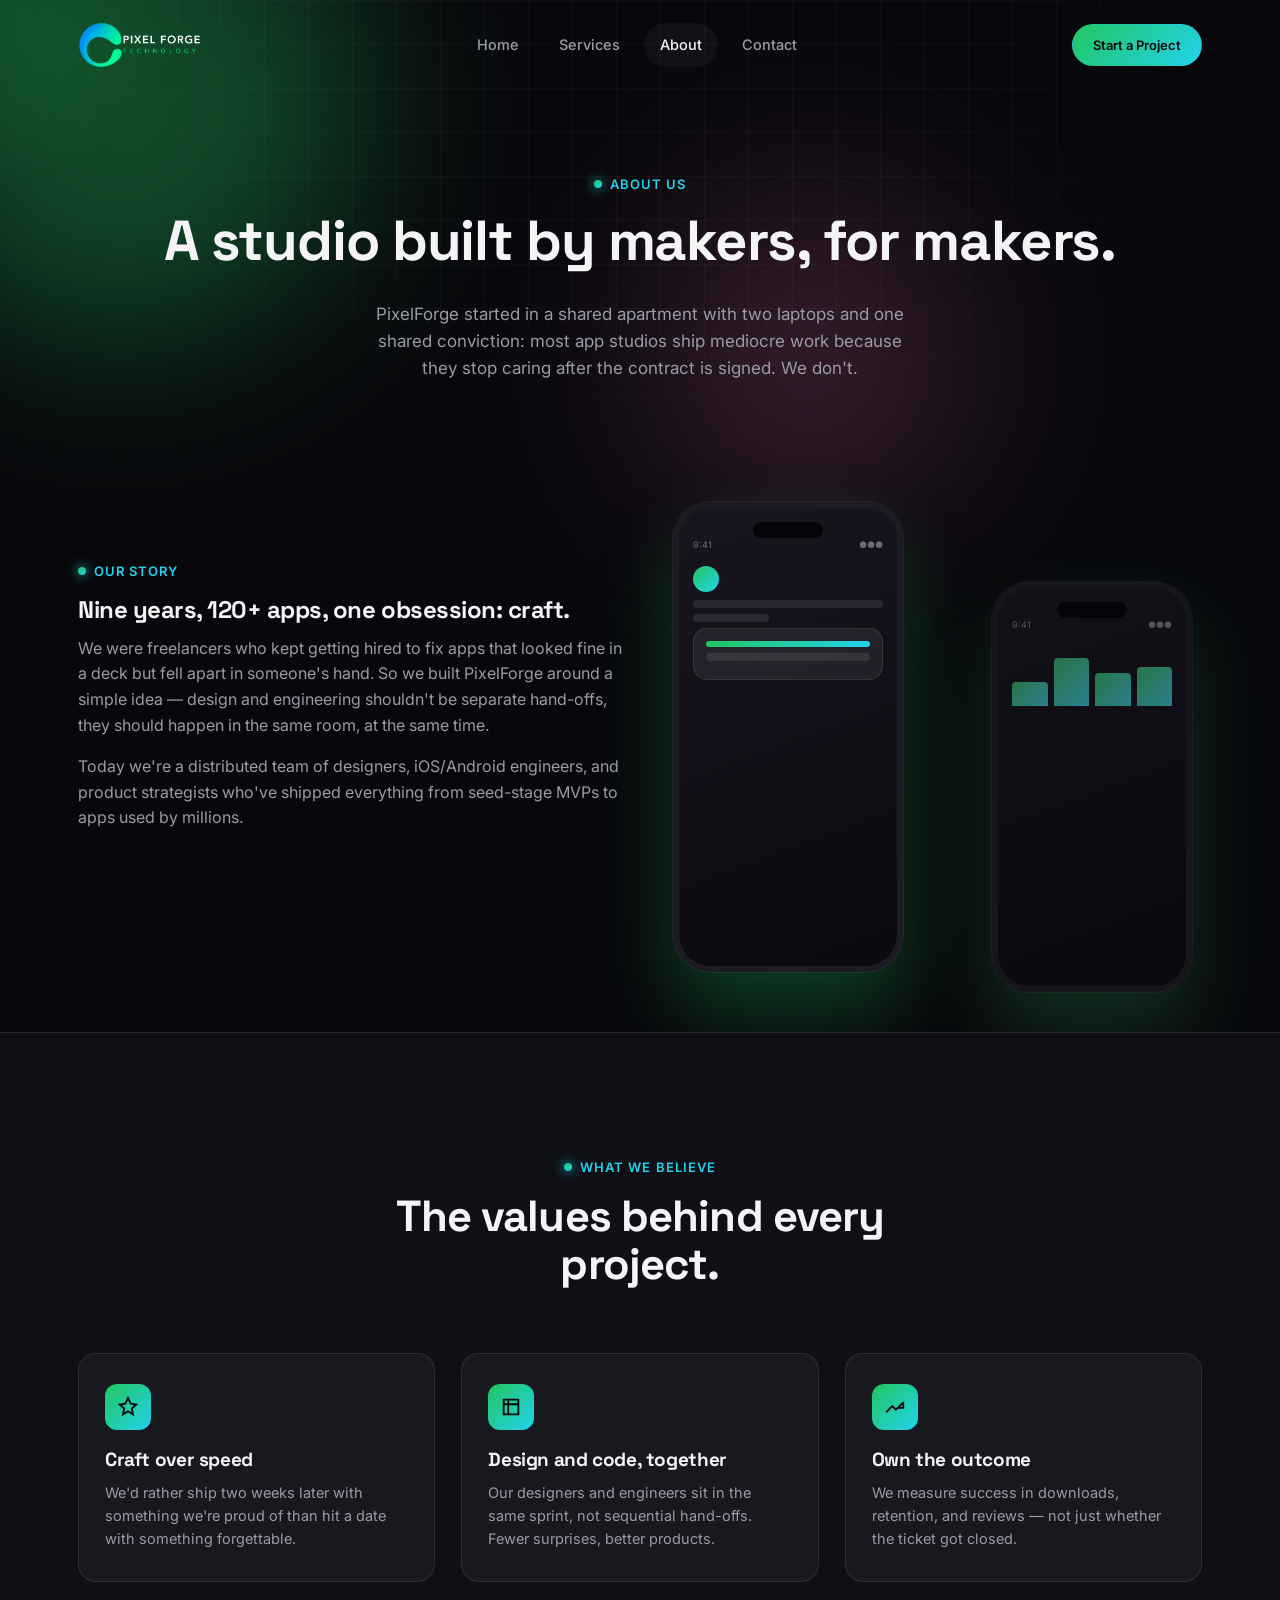
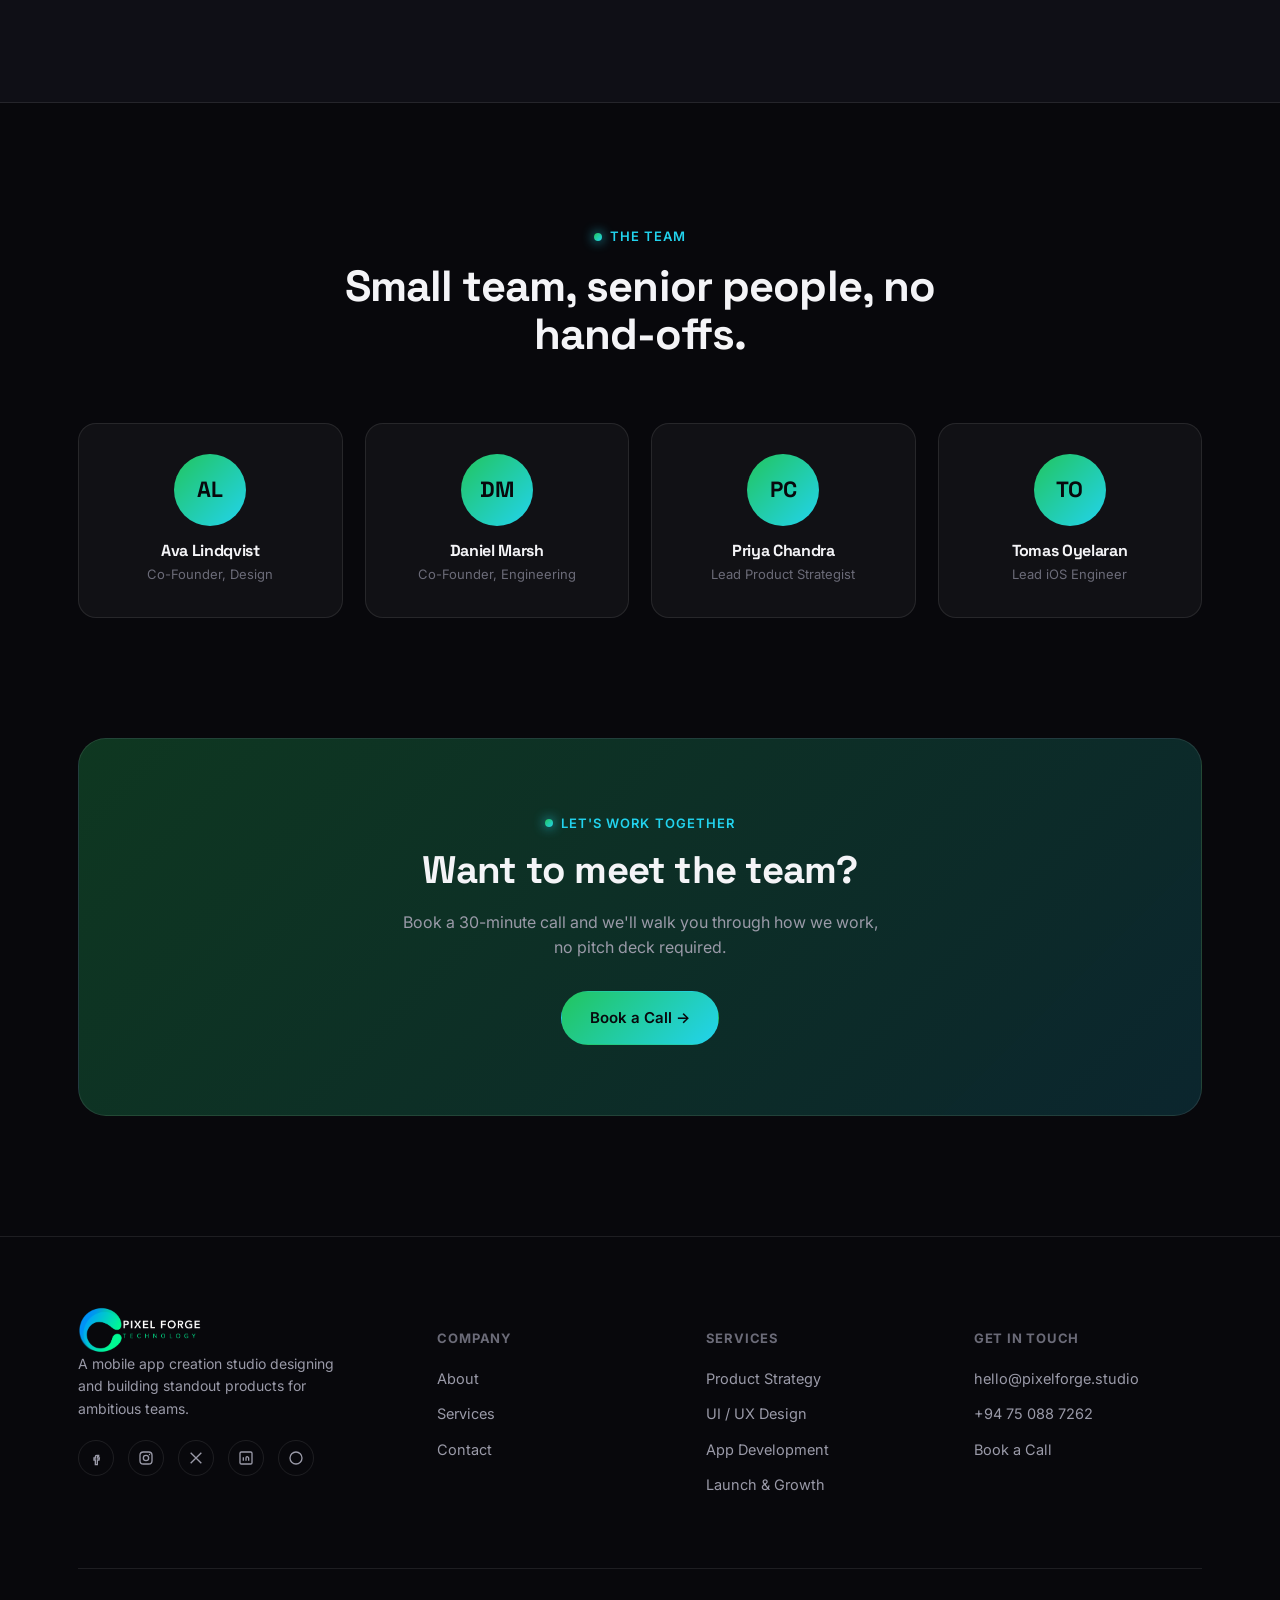
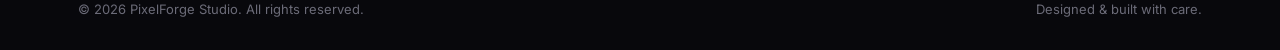
==== commit 785258d6: "social" ====
--- a/about.html
+++ b/about.html
@@ -147,9 +147,11 @@
         <a href="index.html" class="logo"><img src="img/logo.png" alt="PixelForge logo" class="logo-img"></a>
         <p>A mobile app creation studio designing and building standout products for ambitious teams.</p>
         <div class="socials" style="margin-top:20px;">
-          <a href="#" aria-label="X / Twitter"><svg viewBox="0 0 24 24" fill="none" stroke-width="2"><path d="M4 4l16 16M20 4L4 20"/></svg></a>
-          <a href="#" aria-label="LinkedIn"><svg viewBox="0 0 24 24" fill="none" stroke-width="2"><rect x="3" y="3" width="18" height="18" rx="2"/><path d="M8 11v5M8 8v.01M12 16v-5M12 11c1.5-1.5 4-1 4 1.5V16"/></svg></a>
-          <a href="#" aria-label="Dribbble"><svg viewBox="0 0 24 24" fill="none" stroke-width="2"><circle cx="12" cy="12" r="9"/></svg></a>
+          <a href="https://facebook.com/pixelforge" aria-label="Facebook" target="_blank" rel="noopener"><svg viewBox="0 0 24 24" fill="none" stroke-width="2"><path d="M15 8h-2a2 2 0 00-2 2v2H9v3h2v7h3v-7h2.5l.5-3H14v-1.5c0-.5.5-1 1-1H16V8z"/></svg></a>
+          <a href="https://instagram.com/pixelforge" aria-label="Instagram" target="_blank" rel="noopener"><svg viewBox="0 0 24 24" fill="none" stroke-width="2"><rect x="3" y="3" width="18" height="18" rx="5"/><circle cx="12" cy="12" r="4"/><circle cx="17.3" cy="6.7" r="1" fill="var(--text-dim)" stroke="none"/></svg></a>
+          <a href="https://twitter.com/pixelforge" aria-label="X / Twitter" target="_blank" rel="noopener"><svg viewBox="0 0 24 24" fill="none" stroke-width="2"><path d="M4 4l16 16M20 4L4 20"/></svg></a>
+          <a href="https://linkedin.com/company/pixelforge" aria-label="LinkedIn" target="_blank" rel="noopener"><svg viewBox="0 0 24 24" fill="none" stroke-width="2"><rect x="3" y="3" width="18" height="18" rx="2"/><path d="M8 11v5M8 8v.01M12 16v-5M12 11c1.5-1.5 4-1 4 1.5V16"/></svg></a>
+          <a href="https://dribbble.com/pixelforge" aria-label="Dribbble" target="_blank" rel="noopener"><svg viewBox="0 0 24 24" fill="none" stroke-width="2"><circle cx="12" cy="12" r="9"/></svg></a>
         </div>
       </div>
       <div class="footer-col">
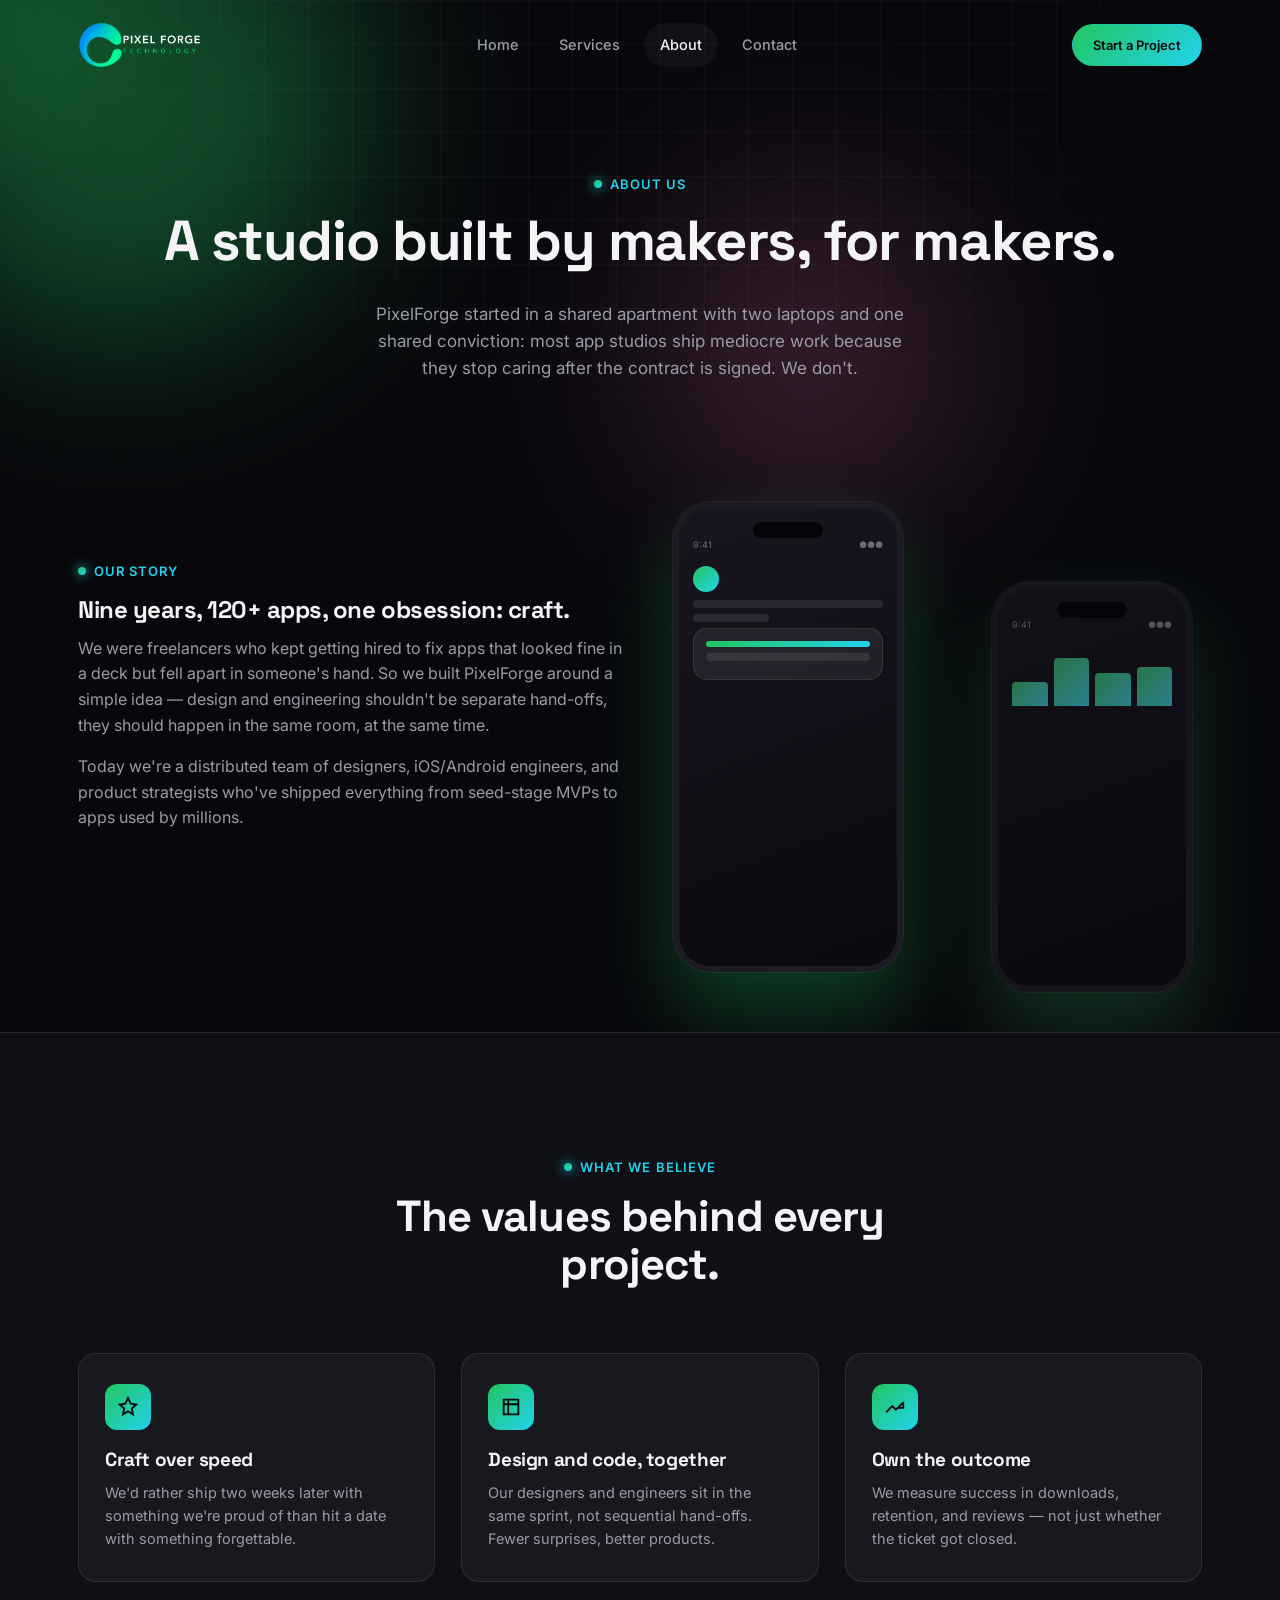
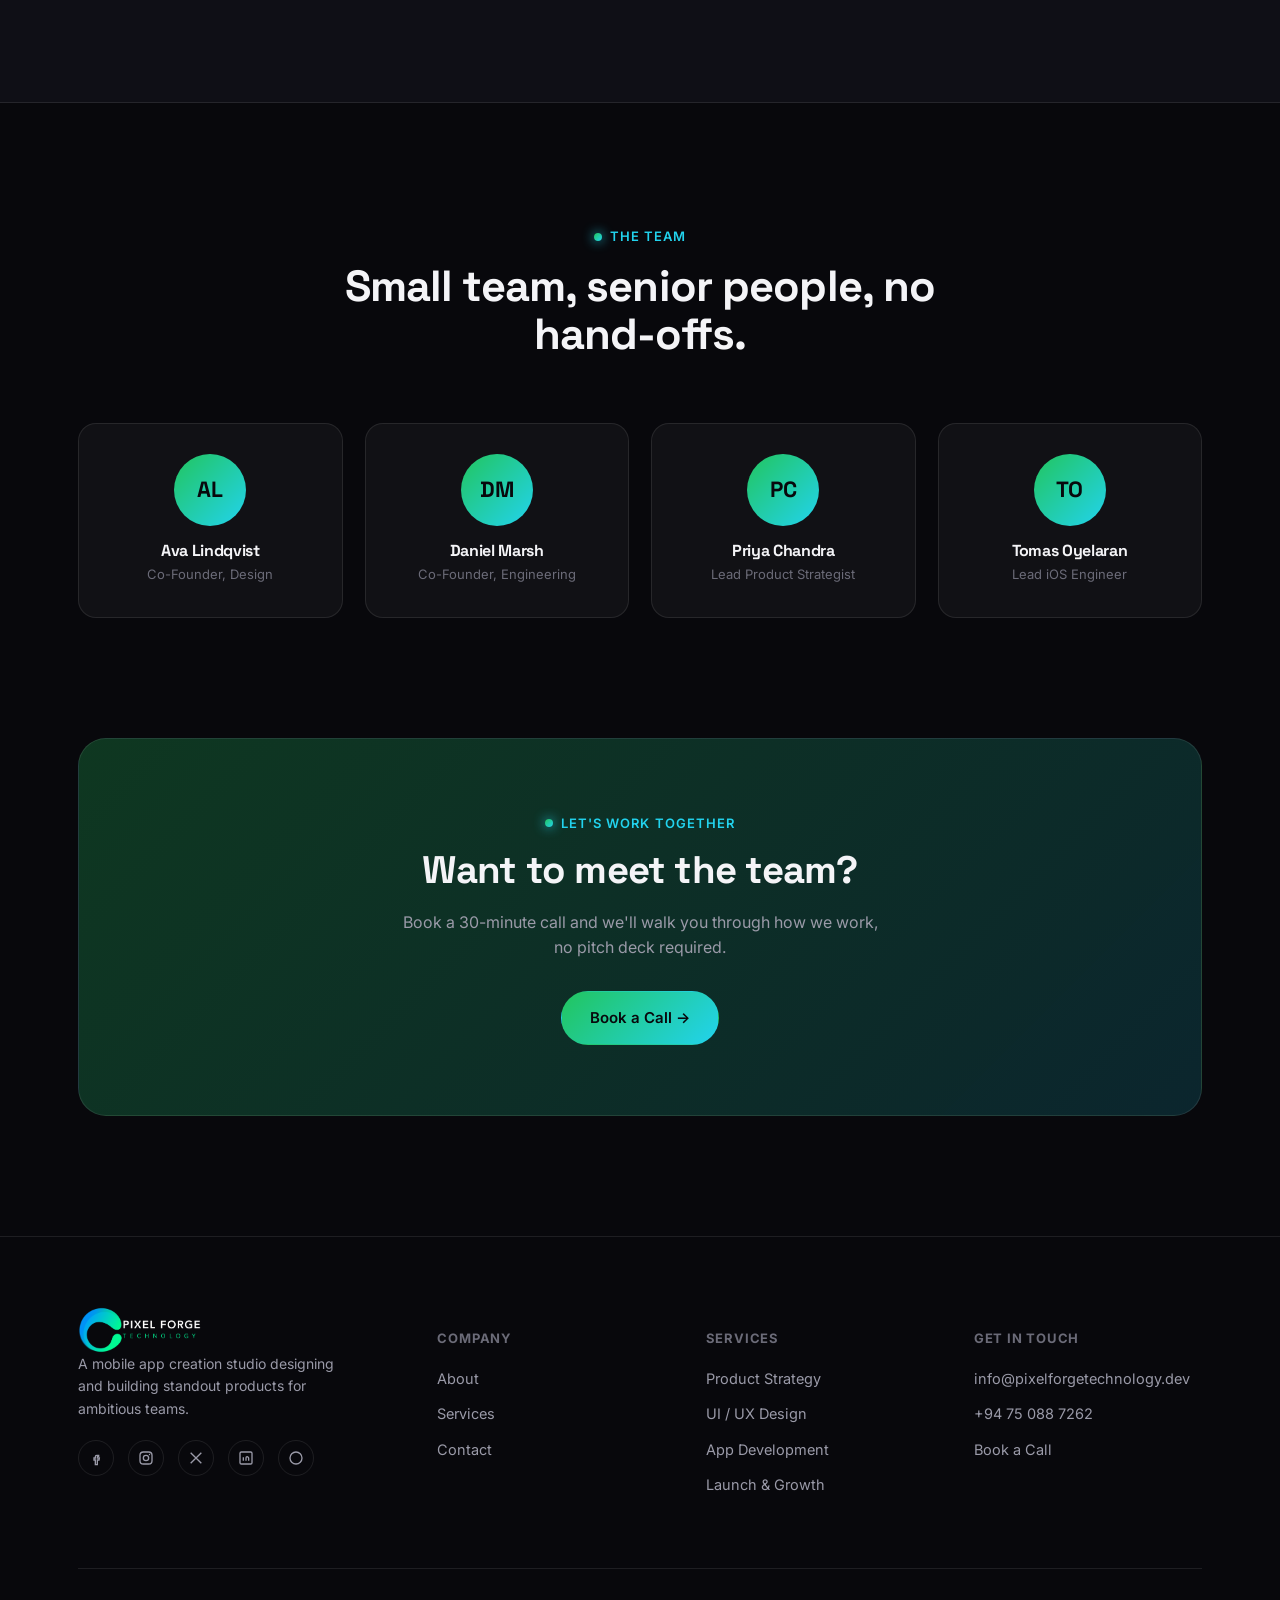
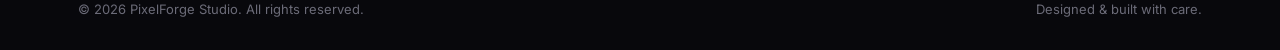
==== commit 20e12afd: "email" ====
--- a/about.html
+++ b/about.html
@@ -169,7 +169,7 @@
       </div>
       <div class="footer-col">
         <h5>Get In Touch</h5>
-        <a href="mailto:hello@pixelforge.studio">hello@pixelforge.studio</a>
+        <a href="mailto:info@pixelforgetechnology.dev">info@pixelforgetechnology.dev</a>
         <a href="tel:+94750887262">+94 75 088 7262</a>
         <a href="contact.html">Book a Call</a>
       </div>
